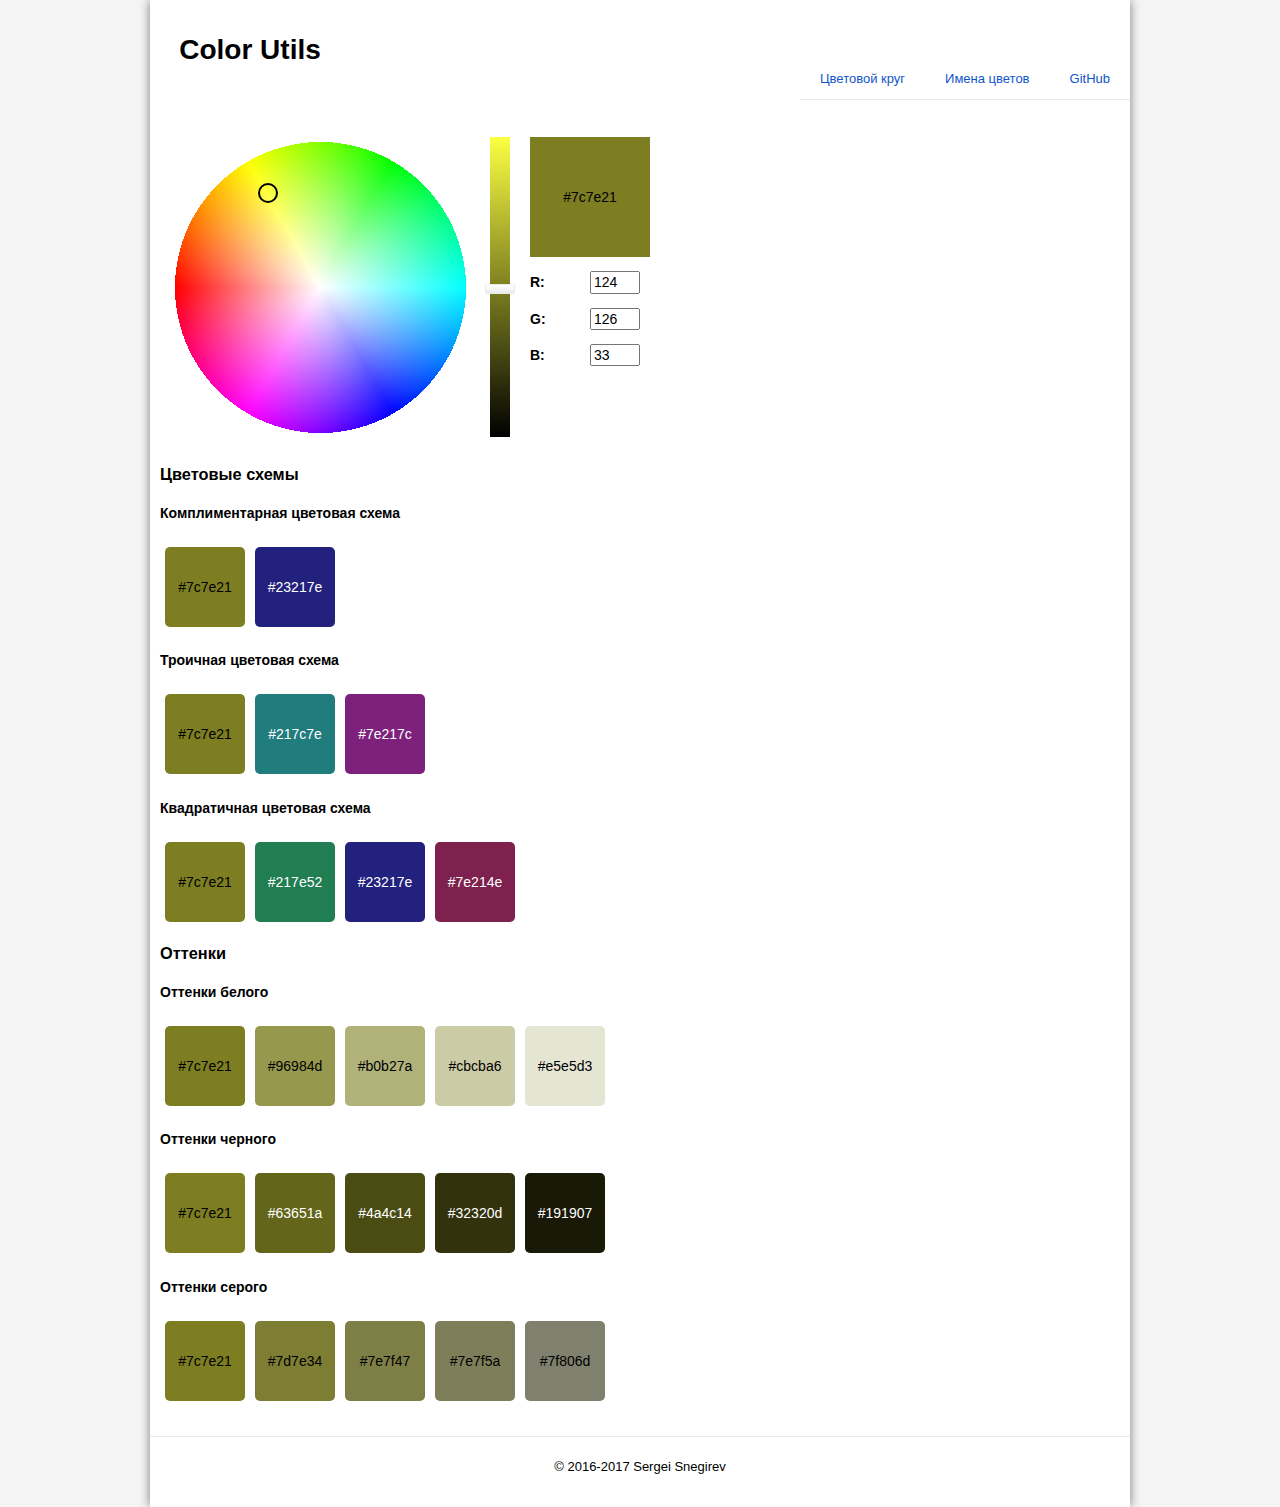
==== index.html @ 5cd86a0b ".htm -> .html" ====
<!DOCTYPE html>
<html>
  <head>
    <meta charset="utf-8">
    <title> &#124; Color Utils</title>
    <link href="assets/css/style.css" rel="stylesheet">
    <link href="assets/css/color-picker.css" rel="stylesheet">
    <script src="assets/js/utils.js"></script>
    <script src="assets/js/color-lib.js"></script>
    <script src="assets/js/event-emitter.js"></script>
    <script src="assets/js/color-picker.js"></script>
    <style type="text/css">
      #preview {
        float: left;
        padding: 10px;
      }
      #color-preview {
        line-height: 120px;
        text-align: center;
        width: 120px;
      }
      #preview label {
        display: inline-block;
        font-weight: bold;
        width: 4em;
      }
      #preview input[type="number"] {
        width: 3em;
      }
      .color-block {
        border-radius: 5px;
        display: inline-block;
        line-height: 80px;
        margin: 5px;
        width: 80px;
        text-align: center;
      }
    </style>
  </head>
  <body>
    <div class="wrapper">
      <div class="container">
        <header class="header">
          <a href="/" class="brand">
            <h1>Color Utils</h1>
          </a>
          <nav class="nav"><ul><li><a href="index.htm">Цветовой круг</a></li><li><a href="color_names.htm">Имена цветов</a></li><li><a href="https://github.com/tz4678/ColorUtils" target="_blank">GitHub</a></li></ul></nav>
        </header>
        <main class="main">
          <h2></h2> 
          <div id="color-picker"></div>
          <div id="preview">
            <div id="color-preview"></div>
            <p>
              <label for="r">R:</label>
              <input id="r" type="number" min="0" max="255" step="1">
            </p><p>
              <label for="g">G:</label>
              <input id="g" type="number" min="0" max="255" step="1">
            </p><p>
              <label for="b">B:</label>
              <input id="b" type="number" min="0" max="255" step="1">
            </p>
          </div>
          <br clear="both">
          <h3>Цветовые схемы</h3>
          <h4>Комплиментарная цветовая схема</h4>
          <div id="complementary"></div>
          <h4>Троичная цветовая схема</h4>
          <div id="triad"></div>
          <h4>Квадратичная цветовая схема</h4>
          <div id="square"></div>
          <h3>Оттенки</h3>
          <h4>Оттенки белого</h4>
          <div id="tints"></div>
          <h4>Оттенки черного</h4>
          <div id="shades"></div>
          <h4>Оттенки серого</h4>
          <div id="tones"></div>
        </main>
        <footer class="footer">&copy; 2016-2017 Sergei Snegirev</footer>
      </div>
    </div>
    <script type="text/javascript">
      function setColor(c) {
        colorPreview.innerText = c;
        colorPreview.style.background = c;
        colorPreview.style.color = c.blackOrWhiteText();
        r.value = c.r;
        g.value = c.g;
        b.value = c.b;
        setColorBlocks('complementary', [c, c.complement()]);
        setColorBlocks('triad', c.triad());
        setColorBlocks('square', c.tetrad());
        const tints = [];
        const shades = [];
        const tones = [];
        for (let i = 0; i < 1; i += 0.2) {
          tints.push(c.tint(i));
          shades.push(c.shade(i));
          tones.push(c.tone(i));
        }
        setColorBlocks('tints', tints);
        setColorBlocks('shades', shades);
        setColorBlocks('tones', tones);
      }

      function createColorBlock(c) {
        const div = document.createElement('div');
        div.classList.add('color-block');
        div.innerText = c;
        div.style.background = c;
        div.style.color = c.blackOrWhiteText();
        return div;
      }

      function setColorBlocks(id, colors) {
        const container = $('#' + id);
        while (container.firstChild) {
          container.removeChild(container.firstChild);
        }
        for (let color of colors) {
          container.appendChild(createColorBlock(color));
        }
      }

      const colorPreview = $('#color-preview');
      const r = $('#r');
      const g = $('#g');
      const b = $('#b');

      r.onchange = g.onchange = b.onchange = () => {
        colorPicker.setRgb(r.value, g.value, b.value);
        setColor(colorPicker.getColor());
      }; 

      const colorPicker = new ColorPicker($('#color-picker'));
      setColor(colorPicker.getColor());
      colorPicker.on('colorPicked', (color) => {
        setColor(color);
      });
    </script>
  </body>
</html>
---- assets/css/style.css ----
@import "normalize.css";

html, body {
  /* Иначе в .container min-height 100% не заработает */
  height: 100%;
}

body {
  font: 14px/1.45em Arial, sans-serif;
}

a {
  color: #1155cc;
  text-decoration: none;
}

a:hover {
  text-decoration: underline;
}

.wrapper, .container {
  min-height: 100%;
}

.wrapper {
  background: #f5f5f5;
  padding: 0 10px;
}

.container {
  background: #fff;
  box-shadow: 0 0 10px rgba(0, 0, 0, 0.5);
  display: flex;
  flex-direction: column;
  margin: auto;
  max-width: 980px;
}

.header {
  align-items: flex-end;
  display: flex;
}

.brand {
  /* background-image: url(assets/i/brand.png); */
  color: #000;
  display: inline-block;
  height: 100px;
  text-decoration: none !important;
  width: 200px;
}

.brand h1 {
  /* display: none; */
  line-height: 100px;
  margin: 0;
  text-align: center;
}

.nav {
  flex: 1;
  font-size: small;
  text-align: right;
}

.nav ul, .nav li {
  display: inline-block;
}

.nav ul {
  border-bottom: solid 1px #ebebeb; 
  list-style-type: none;
  margin: 0;
  padding: 0;
}

.nav li {
  padding: 10px 20px;
}

.main {
  flex: 1;
  padding: 10px 10px 30px;
}

.footer {
  border-top: solid 1px #ebebeb;
  font-size: small;
  padding: 20px 10px 30px;
  text-align: center;
}
---- assets/css/color-picker.css ----
.color-picker {
  float: left;
  user-select: none;
}

.picker-container {
  display: flex;
  /*
  flex-direction: row;
  flex-wrap: wrap;
   */
  flex-flow: row wrap;
  align-items: center;
}

.wheel-wrapper {
  flex: 0;
  padding: 10px;
}

.wheel-container {
  /* 

  У родительского эелемента элемента с абсолютным позиционированием должно
  быть относительное поизиционирование

   */
  position: relative;
}

.wheel-pointer {
  cursor: pointer;
  position: absolute;
  border: solid 2px #000;
  border-radius: 10px;
  width: 16px;
  height: 16px;
}
    
.wheel-canvas {
  /*
  
  Отступ снизу у canvas.

  http://stackoverflow.com/questions/9878090/eliminate-ghost-margin-below-html5-canvas-element
   */
  vertical-align: bottom;
}

.brightness-slider-wrapper {
  flex: 0;
  padding: 10px;
}

.brightness-slider-container {
  position: relative;
}

.brightness-slider-pointer {
  cursor: pointer;
  position: absolute;
  top: -5px;
  left: -5px;
  width: 28px;
  height: 8px;
  background: linear-gradient(to bottom, #fff, #ebebeb);
  border: solid 1px #ebebeb;
  border-radius: 2px;
}

.brightness-slider-canvas {
  vertical-align: bottom;
}
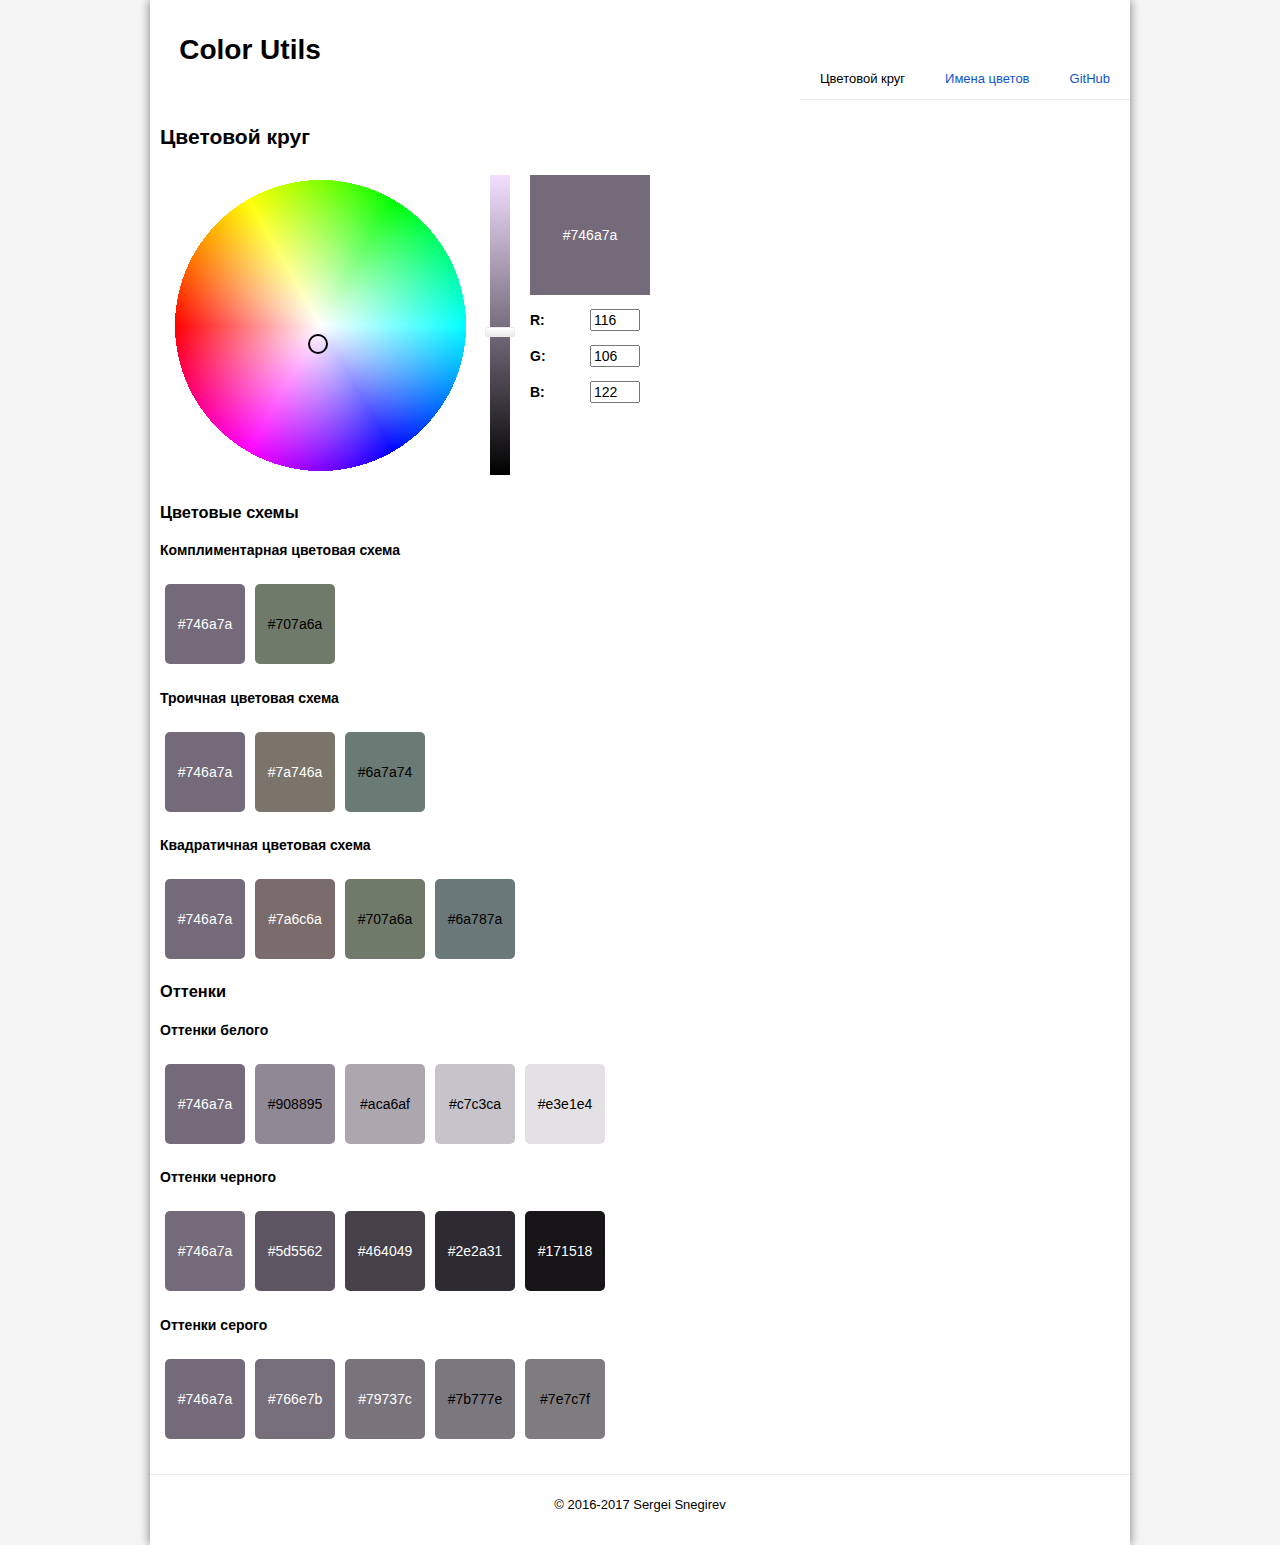
==== commit 6ebba02a: "." ====
--- a/index.html
+++ b/index.html
@@ -2,7 +2,7 @@
 <html>
   <head>
     <meta charset="utf-8">
-    <title> &#124; Color Utils</title>
+    <title>Цветовой круг &#124; Color Utils</title>
     <link href="assets/css/style.css" rel="stylesheet">
     <link href="assets/css/color-picker.css" rel="stylesheet">
     <script src="assets/js/utils.js"></script>
@@ -44,10 +44,10 @@
           <a href="/" class="brand">
             <h1>Color Utils</h1>
           </a>
-          <nav class="nav"><ul><li><a href="index.htm">Цветовой круг</a></li><li><a href="color_names.htm">Имена цветов</a></li><li><a href="https://github.com/tz4678/ColorUtils" target="_blank">GitHub</a></li></ul></nav>
+          <nav class="nav"><ul><li>Цветовой круг</li><li><a href="color_names.html">Имена цветов</a></li><li><a href="https://github.com/tz4678/ColorUtils" target="_blank">GitHub</a></li></ul></nav>
         </header>
         <main class="main">
-          <h2></h2> 
+          <h2>Цветовой круг</h2> 
           <div id="color-picker"></div>
           <div id="preview">
             <div id="color-preview"></div>
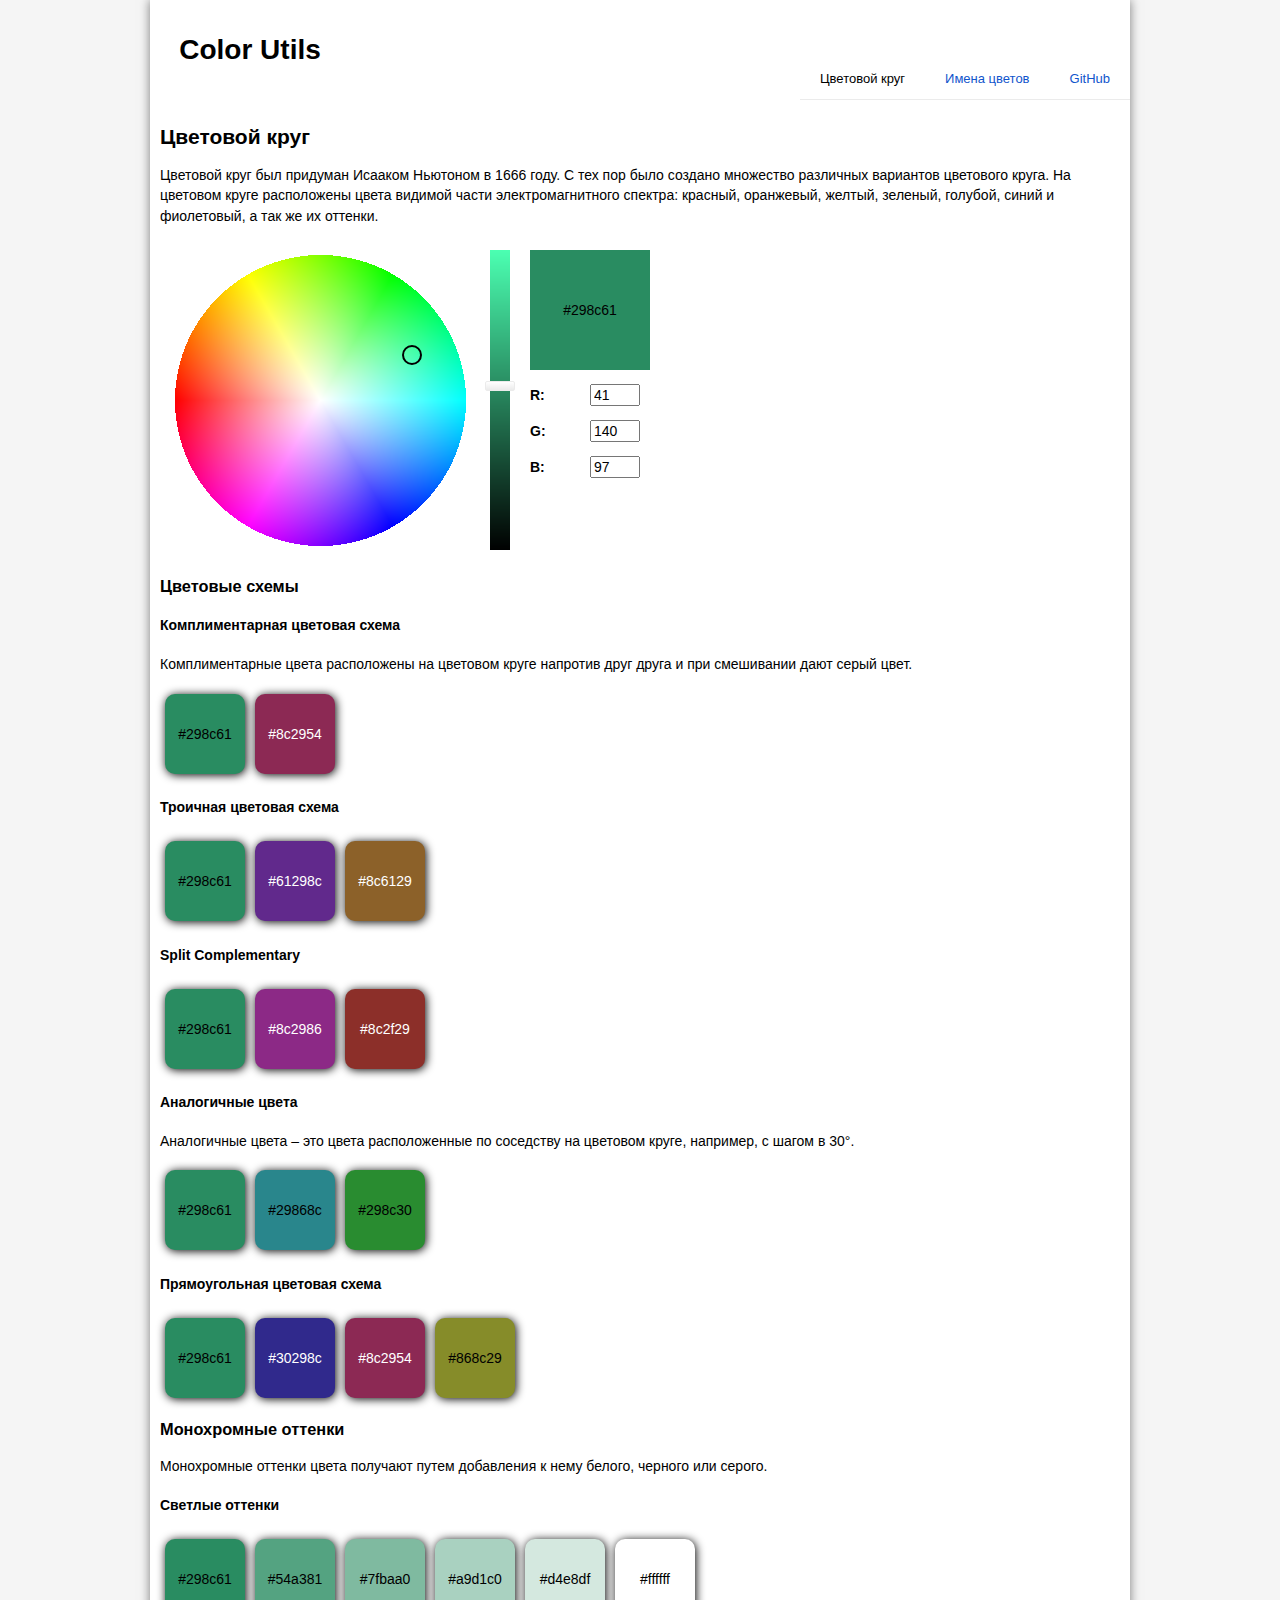
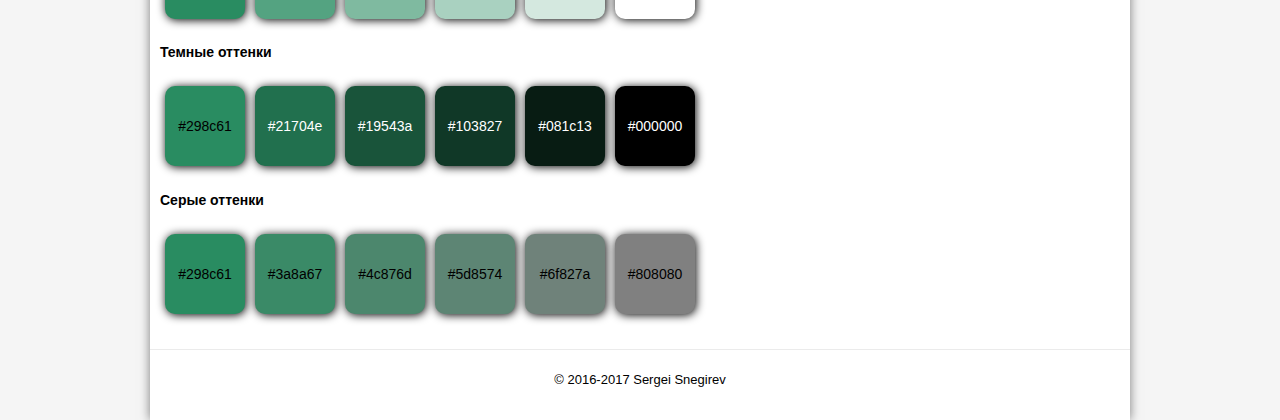
==== commit 872f3db7: "Добавил больше цветовых схем" ====
--- a/index.html
+++ b/index.html
@@ -28,7 +28,8 @@
         width: 3em;
       }
       .color-block {
-        border-radius: 5px;
+        border-radius: 10px;
+        box-shadow: 1px 1px 10px #000;
         display: inline-block;
         line-height: 80px;
         margin: 5px;
@@ -48,6 +49,7 @@
         </header>
         <main class="main">
           <h2>Цветовой круг</h2> 
+          <p>Цветовой круг был придуман Исааком Ньютоном в 1666 году. С тех пор было создано множество различных вариантов цветового круга. На цветовом круге расположены цвета видимой части электромагнитного спектра: красный, оранжевый, желтый, зеленый, голубой, синий и фиолетовый, а так же их оттенки.</p>
           <div id="color-picker"></div>
           <div id="preview">
             <div id="color-preview"></div>
@@ -65,17 +67,29 @@
           <br clear="both">
           <h3>Цветовые схемы</h3>
           <h4>Комплиментарная цветовая схема</h4>
+          <p>Комплиментарные цвета расположены на цветовом круге напротив друг друга и при смешивании дают серый цвет.</p>
           <div id="complementary"></div>
           <h4>Троичная цветовая схема</h4>
-          <div id="triad"></div>
-          <h4>Квадратичная цветовая схема</h4>
-          <div id="square"></div>
-          <h3>Оттенки</h3>
-          <h4>Оттенки белого</h4>
+          <p></p>
+          <div id="triadic"></div>
+          <h4>Split Complementary</h4>
+          <div id="split-complementary"></div>
+          <h4>Аналогичные цвета</h4>
+          <p>Аналогичные цвета &ndash; это цвета расположенные по соседству на цветовом круге, например, с шагом в 30&deg;.</p>
+          <div id="analogous"></div>
+          <h4>Прямоугольная цветовая схема</h4>
+          <p></p>
+          <div id="tetradic"></div>
+          <h3>Монохромные оттенки</h3>
+          <p>Монохромные оттенки цвета получают путем добавления к нему белого, черного или серого.</p>
+          <h4>Светлые оттенки</h4>
+          <p></p>
           <div id="tints"></div>
-          <h4>Оттенки черного</h4>
+          <h4>Темные оттенки</h4>
+          <p></p>
           <div id="shades"></div>
-          <h4>Оттенки серого</h4>
+          <p></p>
+          <h4>Серые оттенки</h4>
           <div id="tones"></div>
         </main>
         <footer class="footer">&copy; 2016-2017 Sergei Snegirev</footer>
@@ -89,20 +103,14 @@
         r.value = c.r;
         g.value = c.g;
         b.value = c.b;
-        setColorBlocks('complementary', [c, c.complement()]);
-        setColorBlocks('triad', c.triad());
-        setColorBlocks('square', c.tetrad());
-        const tints = [];
-        const shades = [];
-        const tones = [];
-        for (let i = 0; i < 1; i += 0.2) {
-          tints.push(c.tint(i));
-          shades.push(c.shade(i));
-          tones.push(c.tone(i));
-        }
-        setColorBlocks('tints', tints);
-        setColorBlocks('shades', shades);
-        setColorBlocks('tones', tones);
+        setColorBlocks('complementary', c.complementary());
+        setColorBlocks('triadic', c.triadic());
+        setColorBlocks('tetradic', c.tetradic());
+        setColorBlocks('split-complementary', c.splitComplementary());
+        setColorBlocks('analogous', c.analogous());
+        setColorBlocks('tints', c.tints());
+        setColorBlocks('shades', c.shades());
+        setColorBlocks('tones', c.tones());
       }
 
       function createColorBlock(c) {
